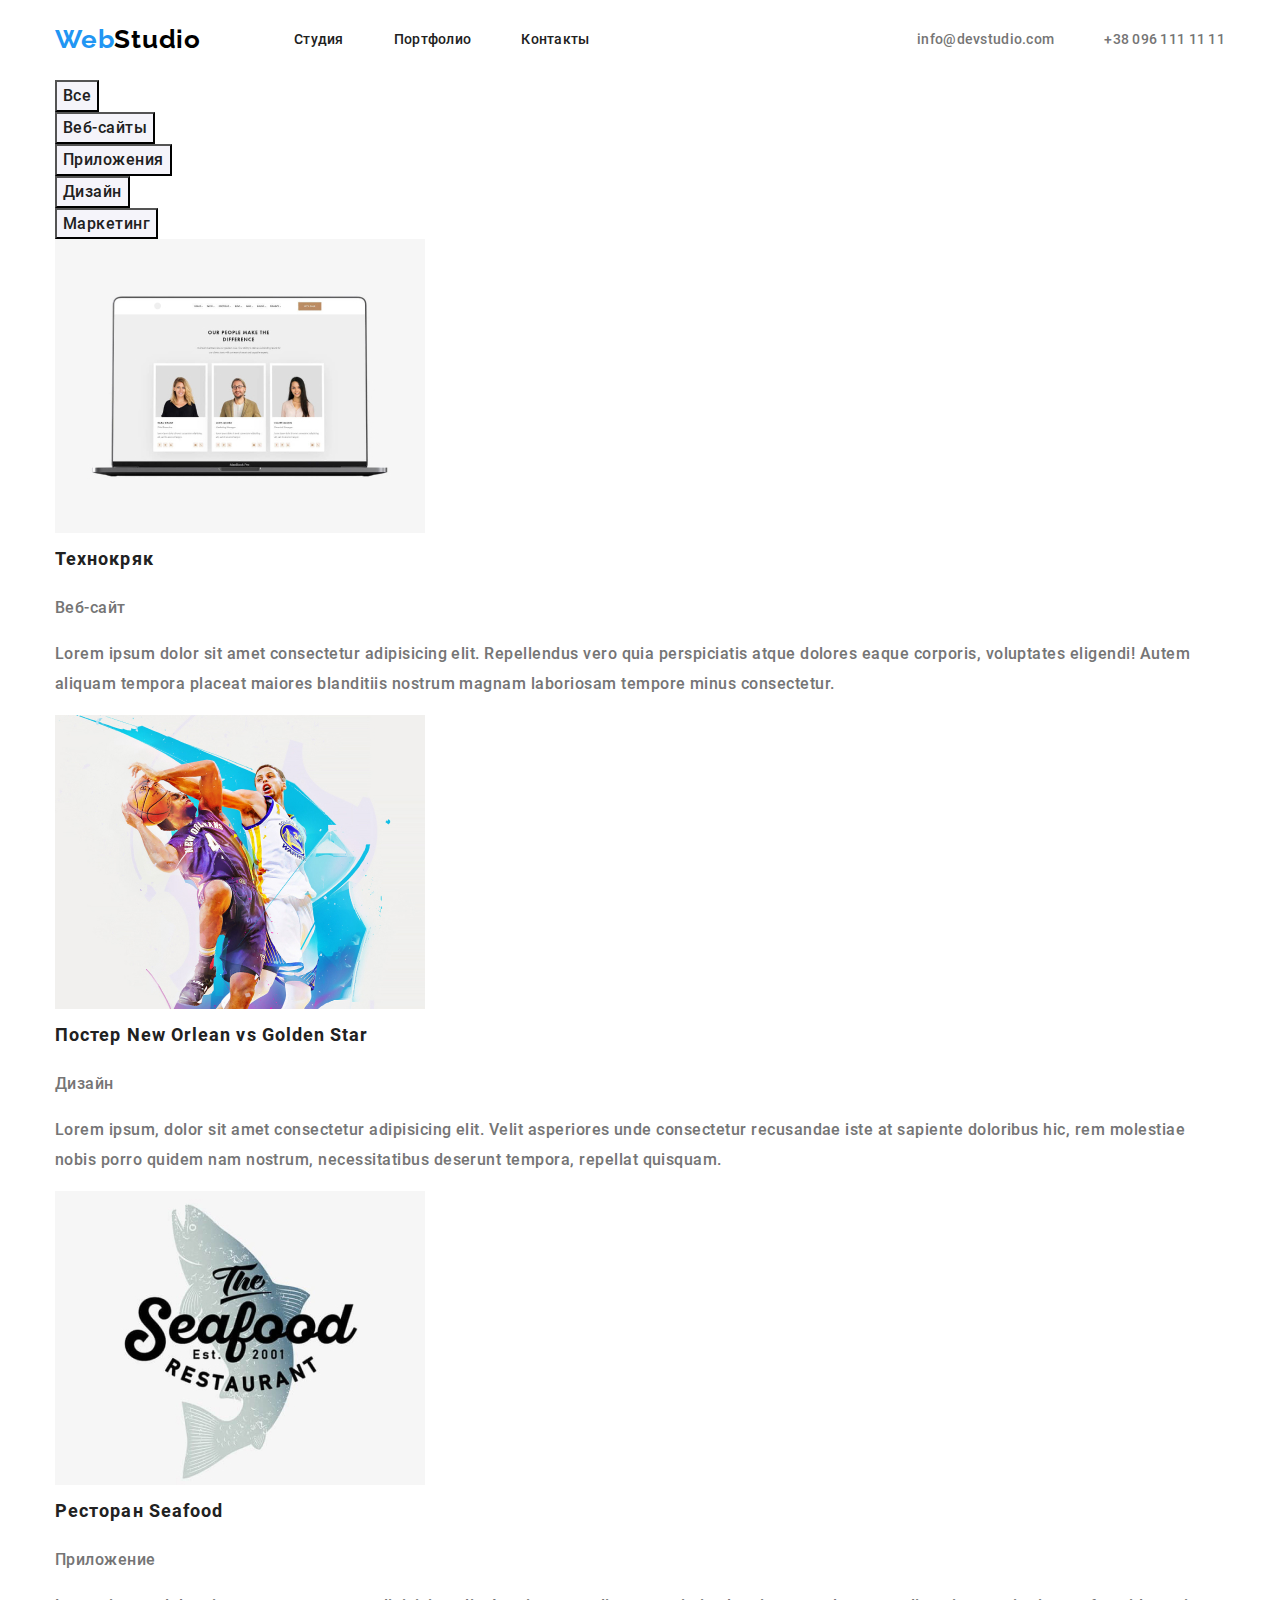
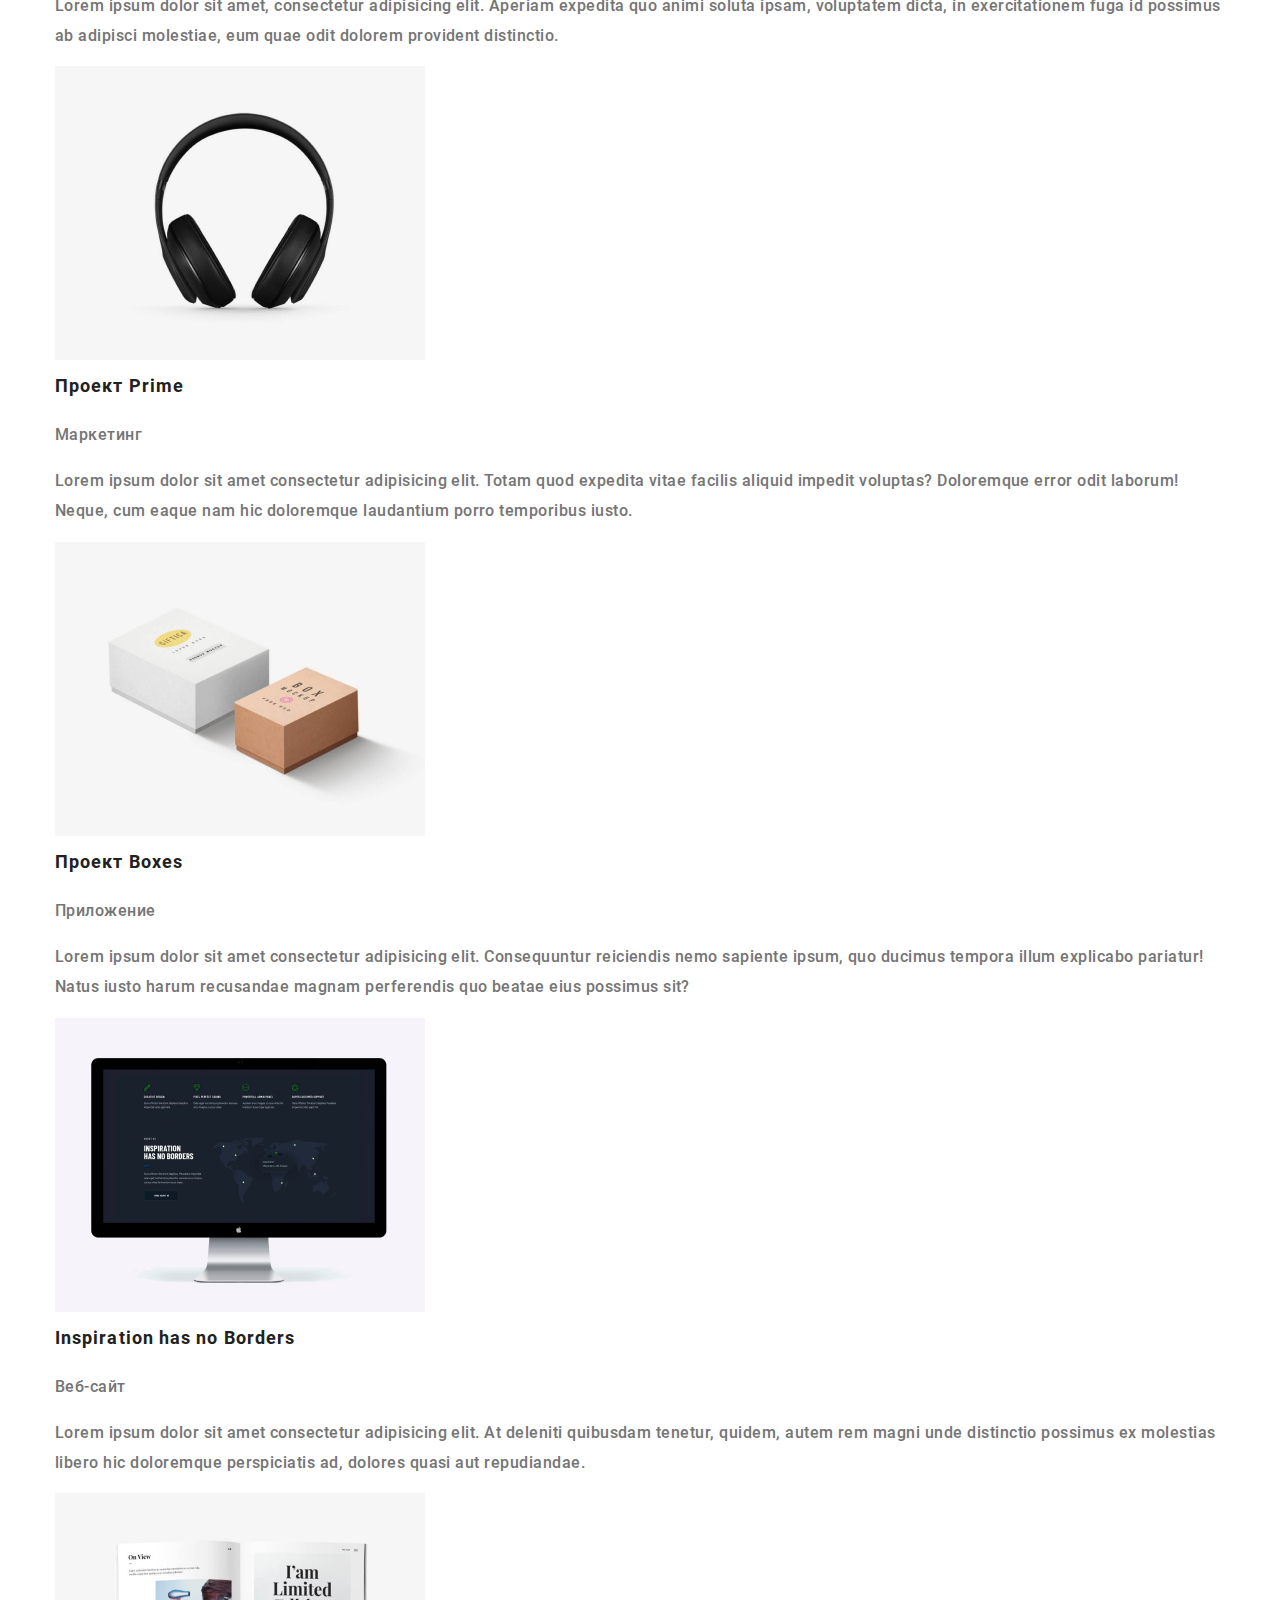
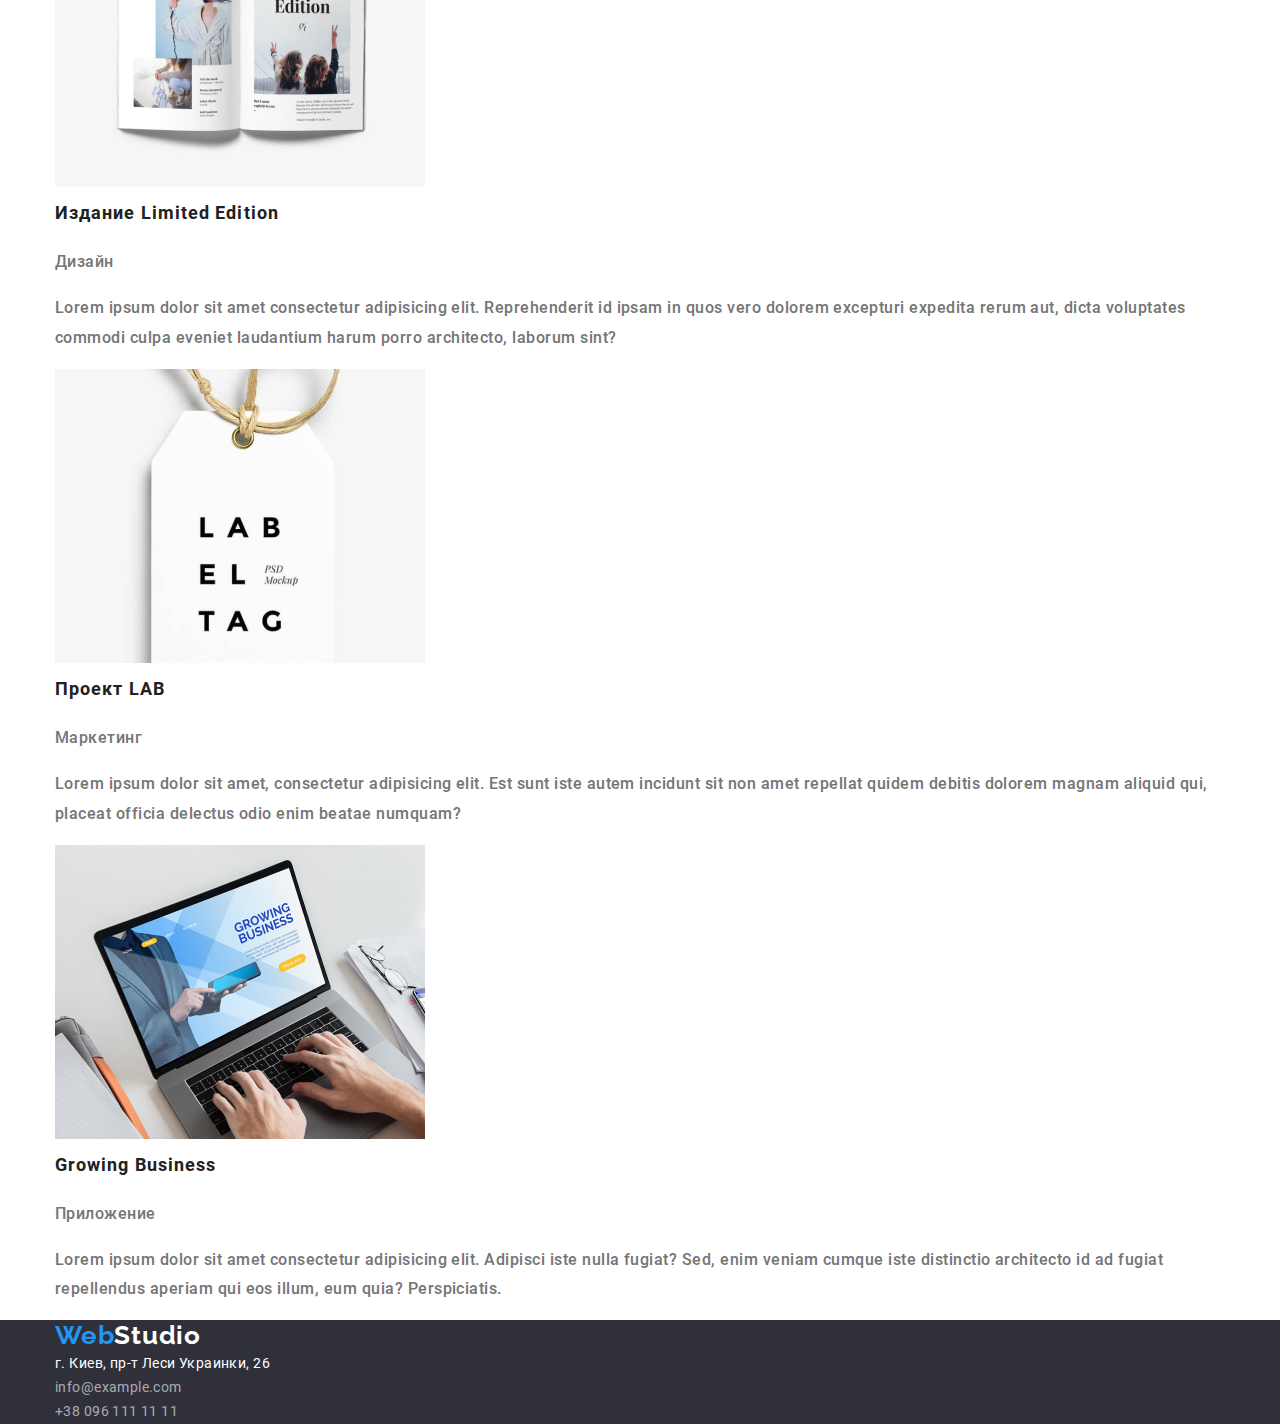
==== portfolio.html @ 1b93afff "стилизирован header с помощью flexbox" ====
<!DOCTYPE html>
<html lang="ru">
  <head>
    <meta charset="UTF-8" />
    <meta name="viewport" content="width=device-width, initial-scale=1.0" />
    <title>WebStudio</title>
    <link href="https://fonts.googleapis.com/css2?family=Raleway:wght@700&display=swap" rel="stylesheet" />
    <link rel="stylesheet" href="https://cdnjs.cloudflare.com/ajax/libs/modern-normalize/1.0.0/modern-normalize.min.css">
    <link rel="stylesheet" href="./css/styles.css" />
  </head>
  <body>
    <header class="header">
      <div class="container header-container">
          <nav class="navigation">
            <a href="./index.html" class="logo"><span class="logo-web">Web</span>Studio</a>
            <ul class="list menu">
              <li class="menu-item">
                <a href="./index.html" class="link link-menu">Студия</a>
              </li>
              <li class="menu-item">
                <a href="./portfolio.html" class="link link-menu">Портфолио</a>
              </li>
              <li class="menu-item">
                <a href="#" class="link link-menu">Контакты</a>
              </li>
            </ul>
          </nav>
          <ul class="list navigation">
            <li>
              <a href="mailto:info@devstudio.com" class="link link-menu-contacts link-mail">info@devstudio.com </a>
            </li>
            <li>
              <a href="tel:+380961111111" class="link link-menu-contacts">+38 096 111 11 11 </a>
            </li>
          </ul>
        </div>
      </header>
      <main>
        <section>
          <div class="container">
            <ul class="list">
              <li>
                <button class="title-button" type="button">Все</button>
              </li>
              <li>
                <button class="title-button" type="button">Веб-сайты</button>
              </li>
              <li>
                <button class="title-button" type="button">Приложения</button>
              </li>
              <li>
                <button class="title-button" type="button">Дизайн</button>
              </li>
              <li>
                <button class="title-button" type="button">Маркетинг</button>
              </li>
            </ul>
          </div>
        </section>
        <section>
          <div class="container">
          <ul class="list">
            <li>
              <a href="#" class="link">
                <img src="img/img-1.jpg" alt="открытый ноутбук" width="370" />
                <h2 class="title-portfolio">Технокряк</h2>
                <p class="title-description">Веб-сайт</p>
                <p class="title-description">
                  Lorem ipsum dolor sit amet consectetur adipisicing elit. Repellendus vero quia perspiciatis atque
                  dolores eaque corporis, voluptates eligendi! Autem aliquam tempora placeat maiores blanditiis nostrum
                  magnam laboriosam tempore minus consectetur.
                </p>
              </a>
            </li>
            <li>
              <a href="#" class="link">
                <img src="img/img-2.jpg" alt="два баскетболиста" width="370" />
                <h2 class="title-portfolio">Постер New Orlean vs Golden Star</h2>
                <p class="title-description">Дизайн</p>
                <p class="title-description">
                  Lorem ipsum, dolor sit amet consectetur adipisicing elit. Velit asperiores unde consectetur recusandae
                  iste at sapiente doloribus hic, rem molestiae nobis porro quidem nam nostrum, necessitatibus deserunt
                  tempora, repellat quisquam.
                </p>
              </a>
            </li>
            <li>
              <a href="#" class="link">
                <img src="img/img-3.jpg" alt="логотип ресторана" width="370" />
                <h2 class="title-portfolio">Ресторан Seafood</h2>
                <p class="title-description">Приложение</p>
                <p class="title-description">
                  Lorem ipsum dolor sit amet, consectetur adipisicing elit. Aperiam expedita quo animi soluta ipsam,
                  voluptatem dicta, in exercitationem fuga id possimus ab adipisci molestiae, eum quae odit dolorem
                  provident distinctio.
                </p>
              </a>
            </li>
            <li>
              <a href="#" class="link">
                <img src="img/img-4.jpg" alt="наушники" width="370" />
                <h2 class="title-portfolio">Проект Prime</h2>
                <p class="title-description">Маркетинг</p>
                <p class="title-description">
                  Lorem ipsum dolor sit amet consectetur adipisicing elit. Totam quod expedita vitae facilis aliquid
                  impedit voluptas? Doloremque error odit laborum! Neque, cum eaque nam hic doloremque laudantium porro
                  temporibus iusto.
                </p>
              </a>
            </li>
            <li>
              <a href="#" class="link">
                <img src="img/img-5.jpg" alt="две коробки" width="370" />
                <h2 class="title-portfolio">Проект Boxes</h2>
                <p class="title-description">Приложение</p>
                <p class="title-description">
                  Lorem ipsum dolor sit amet consectetur adipisicing elit. Consequuntur reiciendis nemo sapiente ipsum,
                  quo ducimus tempora illum explicabo pariatur! Natus iusto harum recusandae magnam perferendis quo beatae
                  eius possimus sit?
                </p>
              </a>
            </li>
            <li>
              <a href="#" class="link">
                <img src="img/img-6.jpg" alt="монитор" width="370" />
                <h2 class="title-portfolio">Inspiration has no Borders</h2>
                <p class="title-description">Веб-сайт</p>
                <p class="title-description">
                  Lorem ipsum dolor sit amet consectetur adipisicing elit. At deleniti quibusdam tenetur, quidem, autem
                  rem magni unde distinctio possimus ex molestias libero hic doloremque perspiciatis ad, dolores quasi aut
                  repudiandae.
                </p>
              </a>
            </li>
            <li>
              <a href="#" class="link">
                <img src="img/img-7.jpg" alt="развернутый журнал" width="370" />
                <h2 class="title-portfolio">Издание Limited Edition</h2>
                <p class="title-description">Дизайн</p>
                <p class="title-description">
                  Lorem ipsum dolor sit amet consectetur adipisicing elit. Reprehenderit id ipsam in quos vero dolorem
                  excepturi expedita rerum aut, dicta voluptates commodi culpa eveniet laudantium harum porro architecto,
                  laborum sint?
                </p>
              </a>
            </li>
            <li>
              <a href="#" class="link">
                <img src="img/img-8.jpg" alt="этикетка" width="370" />
                <h2 class="title-portfolio">Проект LAB</h2>
                <p class="title-description">Маркетинг</p>
                <p class="title-description">
                  Lorem ipsum dolor sit amet, consectetur adipisicing elit. Est sunt iste autem incidunt sit non amet
                  repellat quidem debitis dolorem magnam aliquid qui, placeat officia delectus odio enim beatae numquam?
                </p>
              </a>
            </li>
            <li>
              <a href="#" class="link">
                <img src="img/img-9.jpg" alt="руки на клавиатуре ноутбука" width="370" />
                <h2 class="title-portfolio">Growing Business</h2>
                <p class="title-description">Приложение</p>
                <p class="title-description">
                  Lorem ipsum dolor sit amet consectetur adipisicing elit. Adipisci iste nulla fugiat? Sed, enim veniam
                  cumque iste distinctio architecto id ad fugiat repellendus aperiam qui eos illum, eum quia?
                  Perspiciatis.
                </p>
              </a>
            </li>
          </ul>
        </div>
      </section>
    </main>
    <footer class="dark-bg">
      <div class="container">
        <a href="./index.html" class="logo-white"><span class="logo-web">Web</span>Studio</a>
        <ul class="list">
          <li>
            <address class="address">г. Киев, пр-т Леси Украинки, 26</address>
          </li>
          <li>
            <a href="mailto:info@example.com" class="link link-contacts">info@example.com</a>
          </li>
          <li>
            <a href="tel:+380961111111" class="link link-contacts">+38 096 111 11 11</a>
          </li>
        </ul>
      </div>
    </footer>
  </body>
</html>
---- css/styles.css ----
/* roboto-regular - latin_cyrillic */
@font-face {
  font-family: "Roboto";
  font-style: normal;
  font-weight: 400;
  src: url("../fonts/roboto-v20-latin_cyrillic-regular.eot");
  src: local("Roboto"), local("Roboto-Regular"),
    url("../fonts/roboto-v20-latin_cyrillic-regular.eot?#iefix") format("embedded-opentype"),
    /* IE6-IE8 */ url("../fonts/roboto-v20-latin_cyrillic-regular.woff2") format("woff2"),
    /* Super Modern Browsers */ url("../fonts/roboto-v20-latin_cyrillic-regular.woff") format("woff"),
    /* Modern Browsers */ url("../fonts/roboto-v20-latin_cyrillic-regular.ttf") format("truetype"),
    /* Safari, Android, iOS */ url("../fonts/roboto-v20-latin_cyrillic-regular.svg#Roboto") format("svg"); /* Legacy iOS */
}
/* roboto-500 - latin_cyrillic */
@font-face {
  font-family: "Roboto";
  font-style: normal;
  font-weight: 500;
  src: url("../fonts/roboto-v20-latin_cyrillic-500.eot");
  src: local("Roboto Medium"), local("Roboto-Medium"),
    url("../fonts/roboto-v20-latin_cyrillic-500.eot?#iefix") format("embedded-opentype"),
    /* IE6-IE8 */ url("../fonts/roboto-v20-latin_cyrillic-500.woff2") format("woff2"),
    /* Super Modern Browsers */ url("../fonts/roboto-v20-latin_cyrillic-500.woff") format("woff"),
    /* Modern Browsers */ url("../fonts/roboto-v20-latin_cyrillic-500.ttf") format("truetype"),
    /* Safari, Android, iOS */ url("../fonts/roboto-v20-latin_cyrillic-500.svg#Roboto") format("svg"); /* Legacy iOS */
}
/* roboto-700 - latin_cyrillic */
@font-face {
  font-family: "Roboto";
  font-style: normal;
  font-weight: 700;
  src: url("../fonts/roboto-v20-latin_cyrillic-700.eot");
  src: local("Roboto Bold"), local("Roboto-Bold"),
    url("../fonts/roboto-v20-latin_cyrillic-700.eot?#iefix") format("embedded-opentype"),
    /* IE6-IE8 */ url("../fonts/roboto-v20-latin_cyrillic-700.woff2") format("woff2"),
    /* Super Modern Browsers */ url("../fonts/roboto-v20-latin_cyrillic-700.woff") format("woff"),
    /* Modern Browsers */ url("../fonts/roboto-v20-latin_cyrillic-700.ttf") format("truetype"),
    /* Safari, Android, iOS */ url("../fonts/roboto-v20-latin_cyrillic-700.svg#Roboto") format("svg"); /* Legacy iOS */
}
/* roboto-900 - latin_cyrillic */
@font-face {
  font-family: "Roboto";
  font-style: normal;
  font-weight: 900;
  src: url("../fonts/roboto-v20-latin_cyrillic-900.eot");
  src: local("Roboto Black"), local("Roboto-Black"),
    url("../fonts/roboto-v20-latin_cyrillic-900.eot?#iefix") format("embedded-opentype"),
    /* IE6-IE8 */ url("../fonts/roboto-v20-latin_cyrillic-900.woff2") format("woff2"),
    /* Super Modern Browsers */ url("../fonts/roboto-v20-latin_cyrillic-900.woff") format("woff"),
    /* Modern Browsers */ url("../fonts/roboto-v20-latin_cyrillic-900.ttf") format("truetype"),
    /* Safari, Android, iOS */ url("../fonts/roboto-v20-latin_cyrillic-900.svg#Roboto") format("svg"); /* Legacy iOS */
}

:root {
  --main-text-color: #757575;
  --accent-cl: #2196f3;
  --title-cl: #212121;
  --black-cl: #000000;
  --white-cl: #ffffff;
  --dark-bg: #2f303a;
}

html {
  box-sizing: border-box;
}

body {
  font-family: "Roboto", sans-serif;
  font-size: 14px;
  line-height: 1.71;
  letter-spacing: 0.03em;
  color: var(--main-text-color);
}

h1, 
h2, 
h3 {
  margin-top: 0;
}

.container {
  width: 1200px;
  padding-left: 15px;
  padding-right: 15px;
  margin-right: auto;
  margin-left: auto;
}

.menu {
  display: inline-flex;
}

.menu-item:not(:last-child) {
  margin-right: 50px;
}

.header {
  padding-top: 24px;
  padding-bottom: 25px;
}

.header-container {
  display: flex;
  align-items: center;
  justify-content: flex-end;
}

.navigation {
display: flex;
align-items: center;
margin-right: auto;
}

.logo {
  font-family: "Raleway", sans-serif;
  font-style: normal;
  font-weight: bold;  
  font-size: 26px;
  line-height: 1.19;
  letter-spacing: 0.03em;
  text-decoration: none;
  color: var(--black-cl);
  margin-right: 93px;
}

.logo-web {
  color: var(--accent-cl);
}

.logo-white {
  font-family: "Raleway", sans-serif;
  font-style: normal;
  font-weight: bold;
  font-size: 26px;
  line-height: 1.19;
  letter-spacing: 0.03em;
  text-decoration: none;
  color: var(--white-cl);
}

.link {
   font-weight: 500;
  line-height: 1.14;
  letter-spacing: 0.02em;
  text-decoration: none;
  text-decoration: none;
  color: inherit;
}

.link:hover,
.link:focus {
  color: var(--accent-cl);
}

.link-menu {
  color: var(--title-cl);
}

.link-menu-contacts {
    color: var(--main-text-color);
}

.link-mail {
  margin-right: 50px;
}

.link-contacts {
font-weight: normal;
letter-spacing: 0.03em;
color: rgba(255, 255, 255, 0.6);
}

.list {
  list-style: none;
  margin: 0;
  padding: 0;
}

.address {
  font-style: normal;
  color: var(--white-cl);
}

.section-title {
  font-size: 36px;
  line-height: 1.16px;
  letter-spacing: 0.03em;
  color: var(--title-cl);
}

.title-pluses {
  line-height: 1.14;
  letter-spacing: 0.03em;
  text-transform: uppercase;
  color: var(--title-cl);
}

.title-name {
  font-size: 16px;
  line-height: 1.18;
  letter-spacing: 0.03em;
  color: var(--title-cl);
}

.team-title {
  text-align: center;
}

.page-title {
  font-weight: 900;
  font-size: 44px;
  line-height: 1.36;
  text-align: center;
  letter-spacing: 0.06em;
  text-transform: uppercase;
  color: var(--white-cl);
}

.title-portfolio {
  font-size: 18px;
  line-height: 2;
  letter-spacing: 0.06em;
  color: var(--title-cl);
}

.title-description {
  font-size: 16px;
  line-height: 1.87;
  letter-spacing: 0.03em;
  color: var(--main-text-color);
}

.title-button {
  font-weight: 500;
  font-size: 16px;
  line-height: 1.62;
  letter-spacing: 0.03em;
  color: var(--title-cl);
  background-color: #f5f4fa;
}

.title-button:hover,
.title-button:focus {
  color: var(--white-cl);
  background-color: var(--accent-cl);
}

.title-button-home {
  font-weight: bold;
  font-size: 16px;
  line-height: 1.87;
  letter-spacing: 0.06em;
  color: var(--white-cl);
  background-color: var(--accent-cl);
}

.title-button-home:hover,
.title-button-home:focus {
  color: var(--white-cl);
  background-color: var(--accent-cl);
}

.dark-bg {
  background-color: var(--dark-bg) ;
}
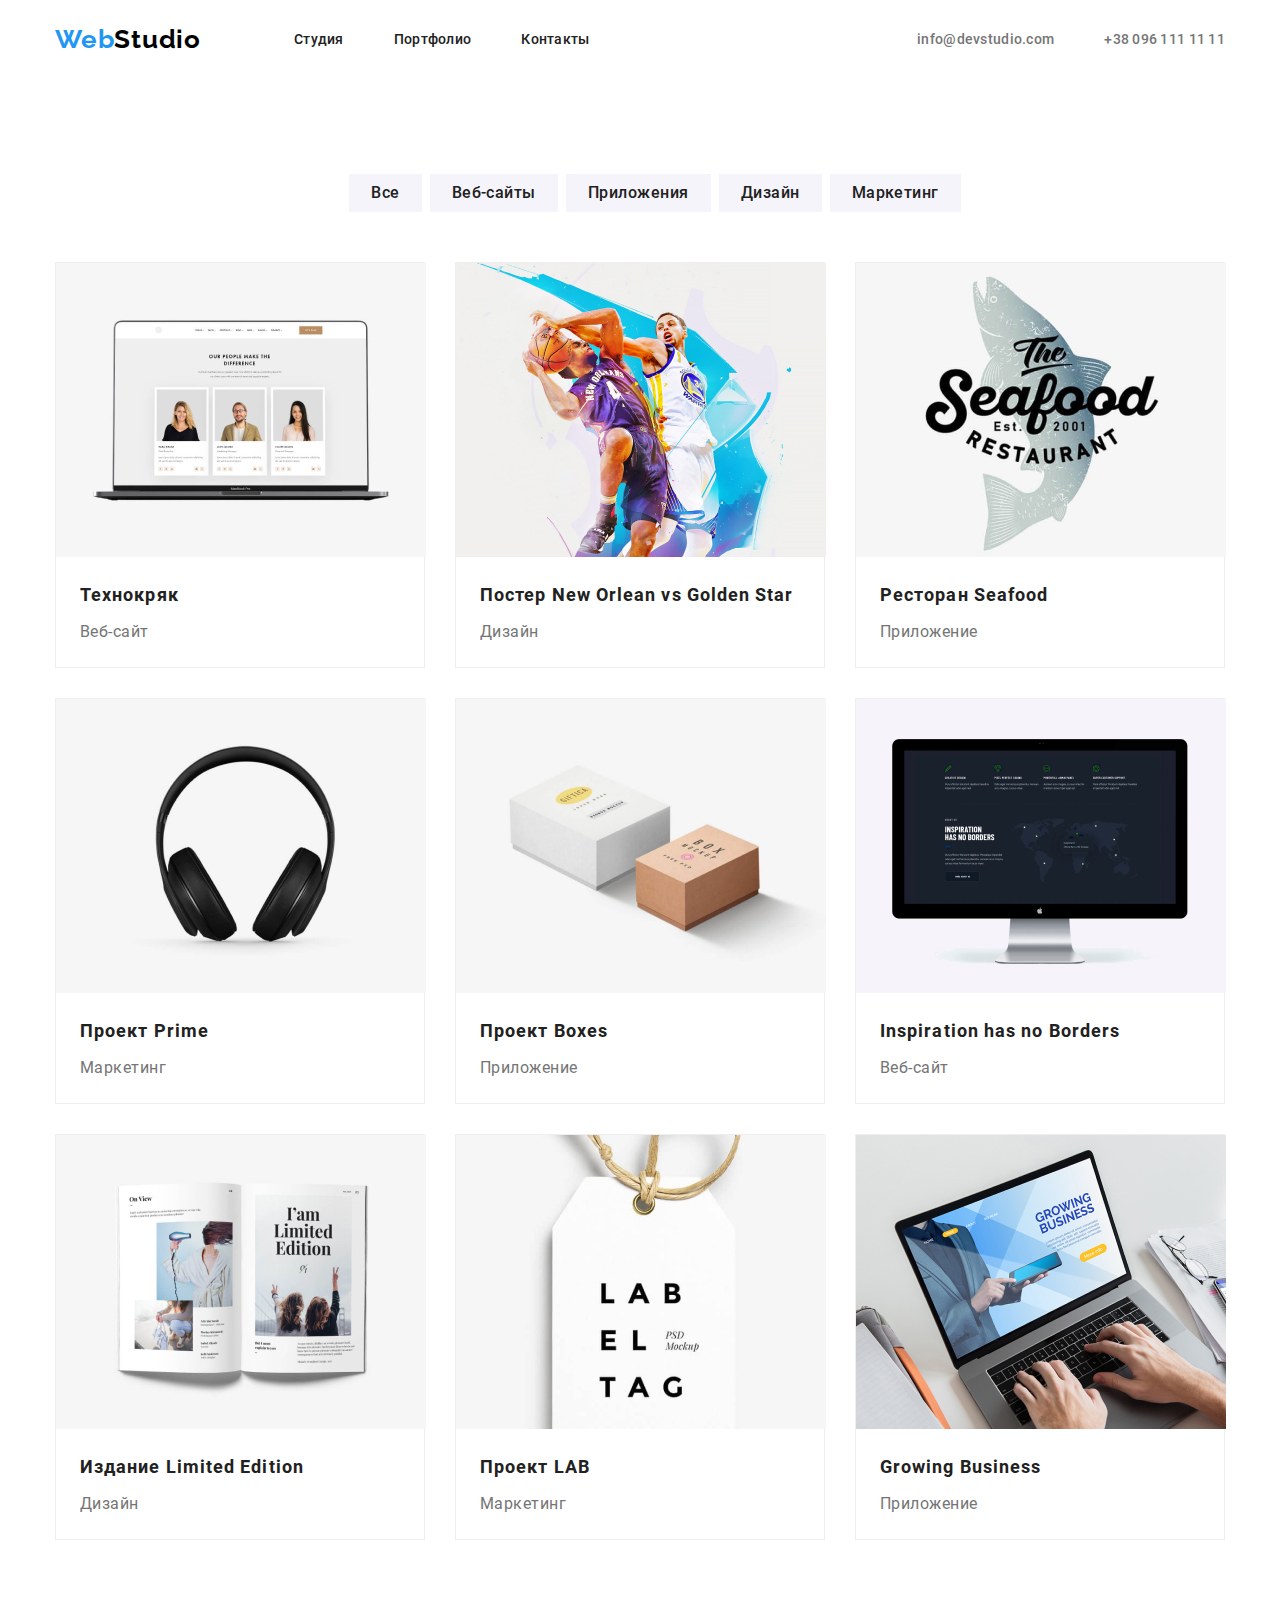
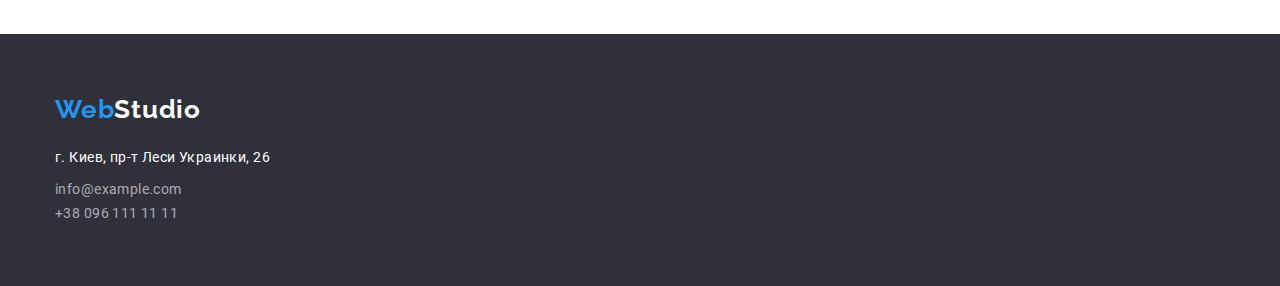
==== commit f7225648: "add styles main container (index.html) and portfolio.html" ====
--- a/portfolio.html
+++ b/portfolio.html
@@ -5,175 +5,163 @@
     <meta name="viewport" content="width=device-width, initial-scale=1.0" />
     <title>WebStudio</title>
     <link href="https://fonts.googleapis.com/css2?family=Raleway:wght@700&display=swap" rel="stylesheet" />
-    <link rel="stylesheet" href="https://cdnjs.cloudflare.com/ajax/libs/modern-normalize/1.0.0/modern-normalize.min.css">
+    <link
+      rel="stylesheet"
+      href="https://cdnjs.cloudflare.com/ajax/libs/modern-normalize/1.0.0/modern-normalize.min.css"
+    />
     <link rel="stylesheet" href="./css/styles.css" />
   </head>
   <body>
     <header class="header">
       <div class="container header-container">
-          <nav class="navigation">
-            <a href="./index.html" class="logo"><span class="logo-web">Web</span>Studio</a>
-            <ul class="list menu">
-              <li class="menu-item">
-                <a href="./index.html" class="link link-menu">Студия</a>
-              </li>
-              <li class="menu-item">
-                <a href="./portfolio.html" class="link link-menu">Портфолио</a>
-              </li>
-              <li class="menu-item">
-                <a href="#" class="link link-menu">Контакты</a>
-              </li>
-            </ul>
-          </nav>
-          <ul class="list navigation">
-            <li>
-              <a href="mailto:info@devstudio.com" class="link link-menu-contacts link-mail">info@devstudio.com </a>
+        <nav class="navigation">
+          <a href="./index.html" class="logo"><span class="logo-web">Web</span>Studio</a>
+          <ul class="list menu">
+            <li class="menu-item">
+              <a href="./index.html" class="link link-menu">Студия</a>
             </li>
-            <li>
-              <a href="tel:+380961111111" class="link link-menu-contacts">+38 096 111 11 11 </a>
+            <li class="menu-item">
+              <a href="./portfolio.html" class="link link-menu">Портфолио</a>
+            </li>
+            <li class="menu-item">
+              <a href="#" class="link link-menu">Контакты</a>
+            </li>
+          </ul>
+        </nav>
+        <ul class="list navigation">
+          <li>
+            <a href="mailto:info@devstudio.com" class="link link-menu-contacts link-mail">info@devstudio.com </a>
+          </li>
+          <li>
+            <a href="tel:+380961111111" class="link link-menu-contacts">+38 096 111 11 11 </a>
+          </li>
+        </ul>
+      </div>
+    </header>
+    <main>
+      <section class="container portfolio">
+        <div class="container portfolio-nav">
+          <h1 class="title section-title visually-hidden">Портфолио</h1>
+          <ul class="list portfolio-menu">
+            <li class="potfolio-menu-item">
+              <button class="title-button" type="button">Все</button>
+            </li>
+            <li class="potfolio-menu-item">
+              <button class="title-button" type="button">Веб-сайты</button>
+            </li>
+            <li class="potfolio-menu-item">
+              <button class="title-button" type="button">Приложения</button>
+            </li>
+            <li class="potfolio-menu-item">
+              <button class="title-button" type="button">Дизайн</button>
+            </li>
+            <li class="potfolio-menu-item">
+              <button class="title-button" type="button">Маркетинг</button>
             </li>
           </ul>
         </div>
-      </header>
-      <main>
-        <section>
-          <div class="container">
-            <ul class="list">
-              <li>
-                <button class="title-button" type="button">Все</button>
-              </li>
-              <li>
-                <button class="title-button" type="button">Веб-сайты</button>
-              </li>
-              <li>
-                <button class="title-button" type="button">Приложения</button>
-              </li>
-              <li>
-                <button class="title-button" type="button">Дизайн</button>
-              </li>
-              <li>
-                <button class="title-button" type="button">Маркетинг</button>
-              </li>
-            </ul>
-          </div>
-        </section>
-        <section>
-          <div class="container">
-          <ul class="list">
-            <li>
-              <a href="#" class="link">
-                <img src="img/img-1.jpg" alt="открытый ноутбук" width="370" />
+      </section>
+      <section>
+        <div class="container raboty">
+          <ul class="list portfolio-menu-list">
+            <li class="portfolio-item">
+                <img class="portfolio-photo" src="img/img-1.jpg" alt="открытый ноутбук" width="370" />
                 <h2 class="title-portfolio">Технокряк</h2>
                 <p class="title-description">Веб-сайт</p>
-                <p class="title-description">
+                <p class="title-description visually-hidden">
                   Lorem ipsum dolor sit amet consectetur adipisicing elit. Repellendus vero quia perspiciatis atque
                   dolores eaque corporis, voluptates eligendi! Autem aliquam tempora placeat maiores blanditiis nostrum
                   magnam laboriosam tempore minus consectetur.
-                </p>
-              </a>
+                </p>              
             </li>
-            <li>
-              <a href="#" class="link">
-                <img src="img/img-2.jpg" alt="два баскетболиста" width="370" />
+            <li class="portfolio-item">
+                <img class="portfolio-photo" src="img/img-2.jpg" alt="два баскетболиста" width="370" />
                 <h2 class="title-portfolio">Постер New Orlean vs Golden Star</h2>
                 <p class="title-description">Дизайн</p>
-                <p class="title-description">
+                <p class="title-description visually-hidden">
                   Lorem ipsum, dolor sit amet consectetur adipisicing elit. Velit asperiores unde consectetur recusandae
                   iste at sapiente doloribus hic, rem molestiae nobis porro quidem nam nostrum, necessitatibus deserunt
                   tempora, repellat quisquam.
                 </p>
-              </a>
             </li>
-            <li>
-              <a href="#" class="link">
-                <img src="img/img-3.jpg" alt="логотип ресторана" width="370" />
+            <li class="portfolio-item">
+                <img class="portfolio-photo" src="img/img-3.jpg" alt="логотип ресторана" width="370" />
                 <h2 class="title-portfolio">Ресторан Seafood</h2>
                 <p class="title-description">Приложение</p>
-                <p class="title-description">
+                <p class="title-description visually-hidden">
                   Lorem ipsum dolor sit amet, consectetur adipisicing elit. Aperiam expedita quo animi soluta ipsam,
                   voluptatem dicta, in exercitationem fuga id possimus ab adipisci molestiae, eum quae odit dolorem
                   provident distinctio.
                 </p>
-              </a>
             </li>
-            <li>
-              <a href="#" class="link">
-                <img src="img/img-4.jpg" alt="наушники" width="370" />
+            <li class="portfolio-item">
+                <img class="portfolio-photo" src="img/img-4.jpg" alt="наушники" width="370" />
                 <h2 class="title-portfolio">Проект Prime</h2>
                 <p class="title-description">Маркетинг</p>
-                <p class="title-description">
+                <p class="title-description visually-hidden">
                   Lorem ipsum dolor sit amet consectetur adipisicing elit. Totam quod expedita vitae facilis aliquid
                   impedit voluptas? Doloremque error odit laborum! Neque, cum eaque nam hic doloremque laudantium porro
                   temporibus iusto.
                 </p>
-              </a>
             </li>
-            <li>
-              <a href="#" class="link">
-                <img src="img/img-5.jpg" alt="две коробки" width="370" />
+            <li class="portfolio-item">
+                <img class="portfolio-photo" src="img/img-5.jpg" alt="две коробки" width="370" />
                 <h2 class="title-portfolio">Проект Boxes</h2>
                 <p class="title-description">Приложение</p>
-                <p class="title-description">
+                <p class="title-description visually-hidden">
                   Lorem ipsum dolor sit amet consectetur adipisicing elit. Consequuntur reiciendis nemo sapiente ipsum,
-                  quo ducimus tempora illum explicabo pariatur! Natus iusto harum recusandae magnam perferendis quo beatae
-                  eius possimus sit?
+                  quo ducimus tempora illum explicabo pariatur! Natus iusto harum recusandae magnam perferendis quo
+                  beatae eius possimus sit?
                 </p>
-              </a>
             </li>
-            <li>
-              <a href="#" class="link">
-                <img src="img/img-6.jpg" alt="монитор" width="370" />
+            <li class="portfolio-item">
+                <img class="portfolio-photo" src="img/img-6.jpg" alt="монитор" width="370" />
                 <h2 class="title-portfolio">Inspiration has no Borders</h2>
                 <p class="title-description">Веб-сайт</p>
-                <p class="title-description">
+                <p class="title-description visually-hidden">
                   Lorem ipsum dolor sit amet consectetur adipisicing elit. At deleniti quibusdam tenetur, quidem, autem
-                  rem magni unde distinctio possimus ex molestias libero hic doloremque perspiciatis ad, dolores quasi aut
-                  repudiandae.
+                  rem magni unde distinctio possimus ex molestias libero hic doloremque perspiciatis ad, dolores quasi
+                  aut repudiandae.
                 </p>
-              </a>
             </li>
-            <li>
-              <a href="#" class="link">
-                <img src="img/img-7.jpg" alt="развернутый журнал" width="370" />
+            <li class="portfolio-item">
+                <img class="portfolio-photo" src="img/img-7.jpg" alt="развернутый журнал" width="370" />
                 <h2 class="title-portfolio">Издание Limited Edition</h2>
                 <p class="title-description">Дизайн</p>
-                <p class="title-description">
+                <p class="title-description visually-hidden">
                   Lorem ipsum dolor sit amet consectetur adipisicing elit. Reprehenderit id ipsam in quos vero dolorem
-                  excepturi expedita rerum aut, dicta voluptates commodi culpa eveniet laudantium harum porro architecto,
-                  laborum sint?
+                  excepturi expedita rerum aut, dicta voluptates commodi culpa eveniet laudantium harum porro
+                  architecto, laborum sint?
                 </p>
-              </a>
             </li>
-            <li>
-              <a href="#" class="link">
-                <img src="img/img-8.jpg" alt="этикетка" width="370" />
+            <li class="portfolio-item">
+                <img class="portfolio-photo" src="img/img-8.jpg" alt="этикетка" width="370" />
                 <h2 class="title-portfolio">Проект LAB</h2>
                 <p class="title-description">Маркетинг</p>
-                <p class="title-description">
+                <p class="title-description visually-hidden">
                   Lorem ipsum dolor sit amet, consectetur adipisicing elit. Est sunt iste autem incidunt sit non amet
                   repellat quidem debitis dolorem magnam aliquid qui, placeat officia delectus odio enim beatae numquam?
                 </p>
-              </a>
             </li>
-            <li>
-              <a href="#" class="link">
-                <img src="img/img-9.jpg" alt="руки на клавиатуре ноутбука" width="370" />
+            <li class="portfolio-item">
+                <img class="portfolio-photo" src="img/img-9.jpg" alt="руки на клавиатуре ноутбука" width="370" />
                 <h2 class="title-portfolio">Growing Business</h2>
                 <p class="title-description">Приложение</p>
-                <p class="title-description">
+                <p class="title-description visually-hidden">
                   Lorem ipsum dolor sit amet consectetur adipisicing elit. Adipisci iste nulla fugiat? Sed, enim veniam
                   cumque iste distinctio architecto id ad fugiat repellendus aperiam qui eos illum, eum quia?
                   Perspiciatis.
                 </p>
-              </a>
             </li>
           </ul>
         </div>
       </section>
     </main>
     <footer class="dark-bg">
-      <div class="container">
-        <a href="./index.html" class="logo-white"><span class="logo-web">Web</span>Studio</a>
+      <div class="container container-footer">
+        <div class="logo-footer">
+          <a href="./index.html" class="logo-white"><span class="logo-web">Web</span>Studio</a>
+        </div>
         <ul class="list">
           <li>
             <address class="address">г. Киев, пр-т Леси Украинки, 26</address>
@@ -182,7 +170,7 @@
             <a href="mailto:info@example.com" class="link link-contacts">info@example.com</a>
           </li>
           <li>
-            <a href="tel:+380961111111" class="link link-contacts">+38 096 111 11 11</a>
+            <a href="tel:+380961111111" class="link link-contacts tell">+38 096 111 11 11</a>
           </li>
         </ul>
       </div>
--- a/css/styles.css
+++ b/css/styles.css
@@ -58,6 +58,7 @@
   --black-cl: #000000;
   --white-cl: #ffffff;
   --dark-bg: #2f303a;
+  --team-bg: #f5f4fa;
 }
 
 html {
@@ -72,18 +73,20 @@
   color: var(--main-text-color);
 }
 
-h1, 
-h2, 
+h1,
+h2,
 h3 {
-  margin-top: 0;
+  margin: 0;
 }
 
 .container {
   width: 1200px;
   padding-left: 15px;
   padding-right: 15px;
+  margin: 0;
   margin-right: auto;
   margin-left: auto;
+  /*outline: 2px solid tomato;*/
 }
 
 .menu {
@@ -92,6 +95,14 @@
 
 .menu-item:not(:last-child) {
   margin-right: 50px;
+}
+
+img {
+  display: block;
+}
+
+p {
+  margin: 0;
 }
 
 .header {
@@ -106,15 +117,26 @@
 }
 
 .navigation {
-display: flex;
-align-items: center;
-margin-right: auto;
+  display: flex;
+  align-items: center;
+  margin-right: auto;
+}
+
+.hero {
+  text-align: center;
+  padding: 200px;
+  padding-bottom: 200px;
+}
+
+.hero-contant {
+  justify-content: center;
+  max-width: 696px;
 }
 
 .logo {
   font-family: "Raleway", sans-serif;
   font-style: normal;
-  font-weight: bold;  
+  font-weight: bold;
   font-size: 26px;
   line-height: 1.19;
   letter-spacing: 0.03em;
@@ -127,6 +149,10 @@
   color: var(--accent-cl);
 }
 
+.logo-footer {
+  padding-top: 60px;
+}
+
 .logo-white {
   font-family: "Raleway", sans-serif;
   font-style: normal;
@@ -139,7 +165,7 @@
 }
 
 .link {
-   font-weight: 500;
+  font-weight: 500;
   line-height: 1.14;
   letter-spacing: 0.02em;
   text-decoration: none;
@@ -157,7 +183,7 @@
 }
 
 .link-menu-contacts {
-    color: var(--main-text-color);
+  color: var(--main-text-color);
 }
 
 .link-mail {
@@ -165,9 +191,13 @@
 }
 
 .link-contacts {
-font-weight: normal;
-letter-spacing: 0.03em;
-color: rgba(255, 255, 255, 0.6);
+  font-weight: normal;
+  letter-spacing: 0.03em;
+  color: rgba(255, 255, 255, 0.6);
+}
+
+.tell {
+  padding-top: 9px;
 }
 
 .list {
@@ -176,19 +206,46 @@
   padding: 0;
 }
 
+.flexbox {
+  display: flex;
+  justify-content: space-between;
+  padding: 0;
+}
+
+.list-pluses {
+  width: calc(100% - 90px) / 4;
+  margin-right: 30px;
+}
+
 .address {
-  font-style: normal;
-  color: var(--white-cl);
+  padding-top: 20px;
+  padding-bottom: 9px;
+  font-style: normal;
+  color: var(--white-cl);
+}
+
+.section-pluses {
+  padding-top: 94px;
+}
+
+.section {
+  padding-top: 94px;
+  padding-bottom: 94px;
 }
 
 .section-title {
+  display: flex;
+  justify-content: center;
+  padding-bottom: 50px;
+  margin: 0;
   font-size: 36px;
-  line-height: 1.16px;
+  line-height: 1.16em;
   letter-spacing: 0.03em;
   color: var(--title-cl);
 }
 
 .title-pluses {
+  margin-bottom: 10px;
   line-height: 1.14;
   letter-spacing: 0.03em;
   text-transform: uppercase;
@@ -196,17 +253,32 @@
 }
 
 .title-name {
+  padding-top: 30px;
+  padding-bottom: 10px;
   font-size: 16px;
   line-height: 1.18;
   letter-spacing: 0.03em;
   color: var(--title-cl);
 }
 
+.profession {
+  padding-bottom: 30px;
+}
+
+.team {
+  background: var(--team-bg);
+}
+
 .team-title {
   text-align: center;
+  box-shadow: 0px 1px 3px rgba(0, 0, 0, 0.12), 0px 1px 1px rgba(0, 0, 0, 0.14), 0px 2px 1px rgba(0, 0, 0, 0.2);
+  border-radius: 0px 0px 4px 4px;
+  background-color: var(--white-cl);
 }
 
 .page-title {
+  margin-top: 0;
+  margin-bottom: 30px;
   font-weight: 900;
   font-size: 44px;
   line-height: 1.36;
@@ -216,7 +288,56 @@
   color: var(--white-cl);
 }
 
+.portfolio {
+  padding-top: 94px;
+  padding-bottom: 0;
+}
+
+.raboty {
+  padding-bottom: 94px;
+}
+
+.portfolio-nav {
+  margin-bottom: 50px;
+}
+
+.portfolio-menu {
+  display: flex;
+  justify-content: center;
+}
+
+.potfolio-menu-item:not(:last-child) {
+  margin-right: 8px;
+}
+
+.portfolio-menu-list {
+  display: flex;
+  flex-wrap: wrap;
+}
+
+.portfolio-item {
+  border: 1px solid #eeeeee;
+  width: 370px;
+  background: var(--white-cl);
+  flex-basis: calc((100% - 60px) / 3);
+}
+
+.portfolio-item:not(:nth-child(3n)) {
+  margin-right: 30px;
+}
+
+.portfolio-item:not(:nth-last-child(-n + 3)) {
+  margin-bottom: 30px;
+}
+
+.portfolio-photo {
+  margin-bottom: 20px;
+}
+
 .title-portfolio {
+  padding: 0 24px;
+  margin-bottom: 4px;
+  font-weight: 700;
   font-size: 18px;
   line-height: 2;
   letter-spacing: 0.06em;
@@ -224,6 +345,8 @@
 }
 
 .title-description {
+  padding: 0 24px 20px;
+  margin-bottom: 0;
   font-size: 16px;
   line-height: 1.87;
   letter-spacing: 0.03em;
@@ -231,27 +354,38 @@
 }
 
 .title-button {
+  padding: 6px 22px;
   font-weight: 500;
   font-size: 16px;
   line-height: 1.62;
   letter-spacing: 0.03em;
   color: var(--title-cl);
-  background-color: #f5f4fa;
+  background-color: var(--team-bg);
+  border: 0;
 }
 
 .title-button:hover,
 .title-button:focus {
   color: var(--white-cl);
   background-color: var(--accent-cl);
+  box-shadow: 0px 3px 1px rgba(0, 0, 0, 0.1), 0px 1px 2px rgba(0, 0, 0, 0.08), 0px 2px 2px rgba(0, 0, 0, 0.12);
+  border-radius: 4px;
+  border: 0;
 }
 
 .title-button-home {
+  display: inline-block;
+  justify-content: center;
+  padding: 10px 32px;
+  box-shadow: 0px 4px 4px rgba(0, 0, 0, 0.15);
+  border-radius: 4px;
   font-weight: bold;
   font-size: 16px;
   line-height: 1.87;
   letter-spacing: 0.06em;
   color: var(--white-cl);
   background-color: var(--accent-cl);
+  border: 0;
 }
 
 .title-button-home:hover,
@@ -261,5 +395,20 @@
 }
 
 .dark-bg {
-  background-color: var(--dark-bg) ;
-}+  background-color: var(--dark-bg);
+}
+
+.container-footer {
+  padding-bottom: 60px;
+}
+
+.visually-hidden {
+  position: absolute !important;
+  clip: rect(1px 1px 1px 1px);
+  clip: rect(1px, 1px, 1px, 1px);
+  padding: 0 !important;
+  border: 0 !important;
+  height: 1px !important;
+  width: 1px !important;
+  overflow: hidden;
+}
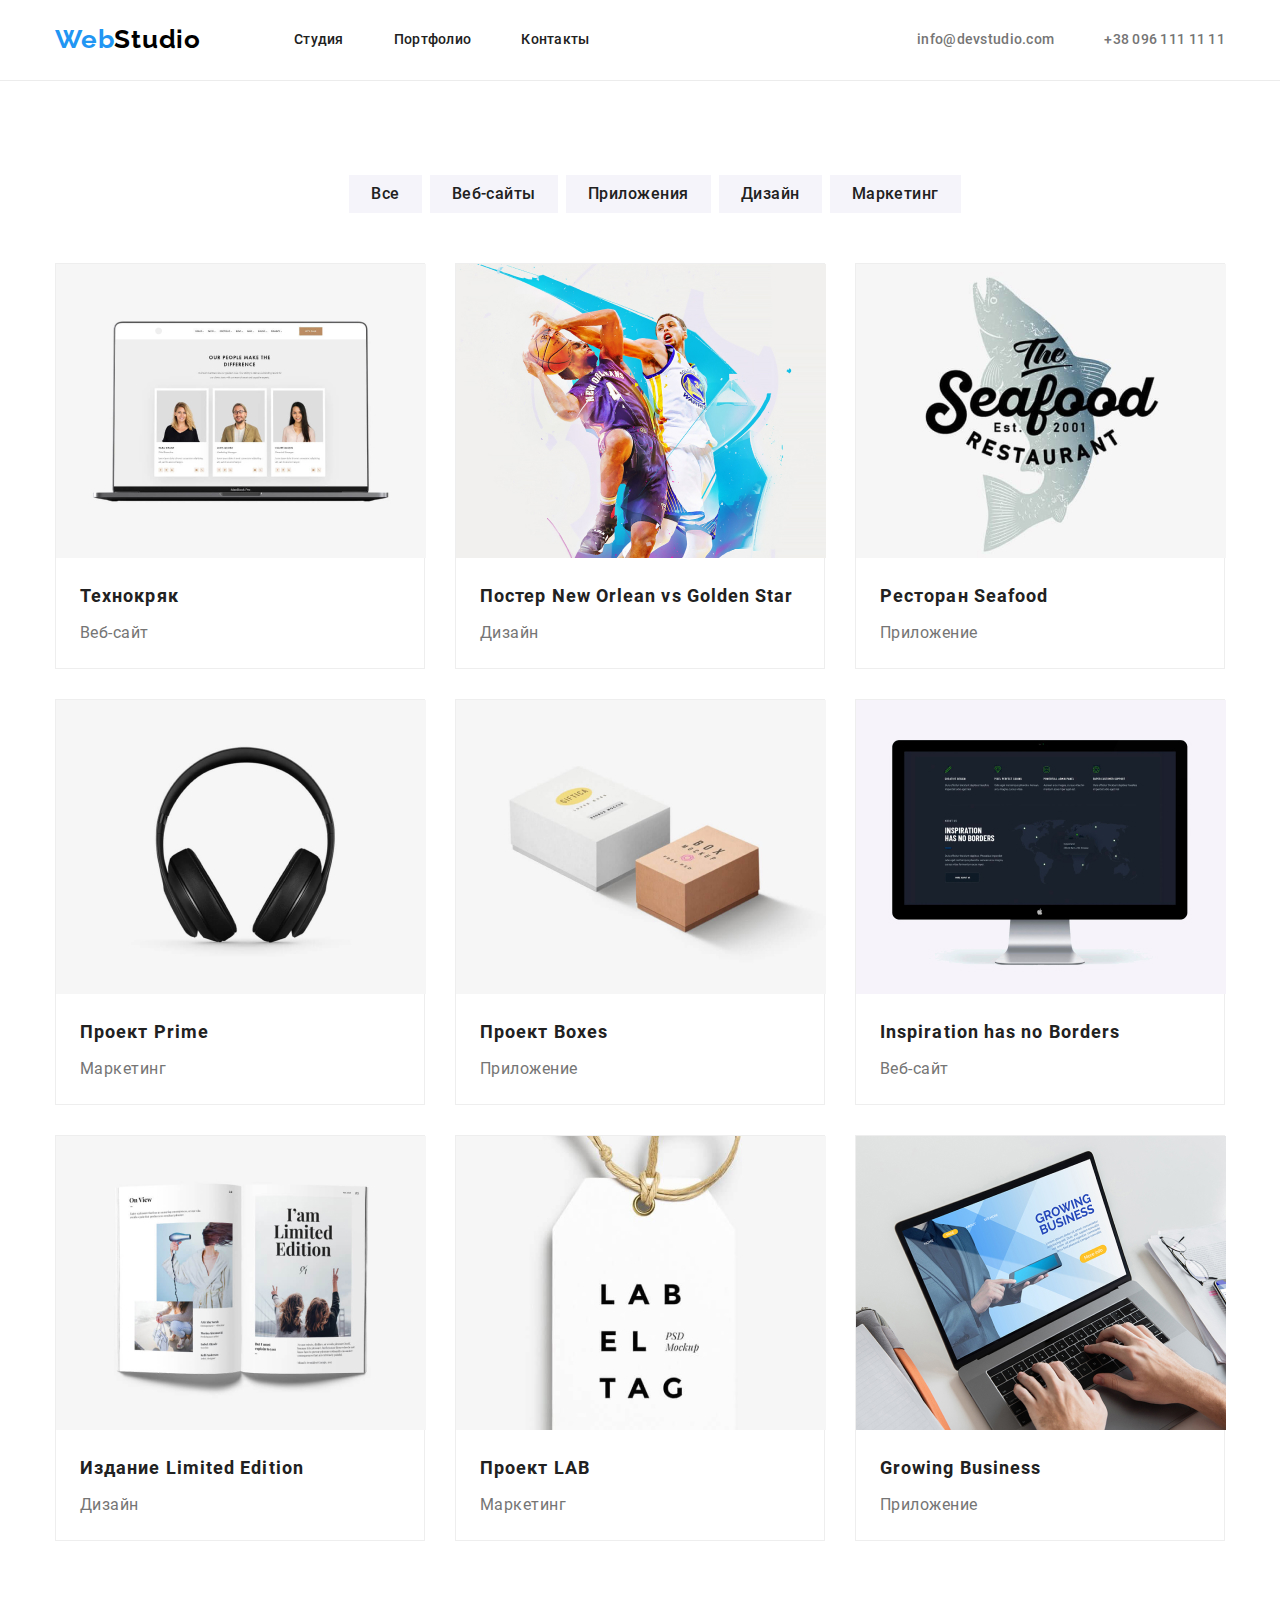
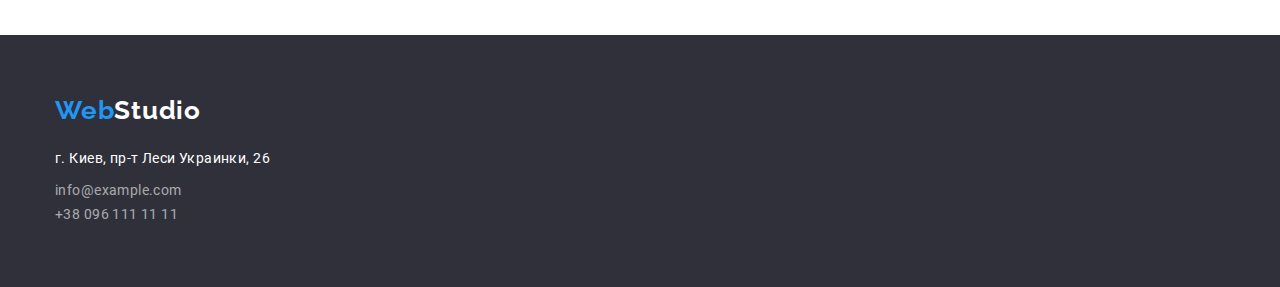
==== commit 14b20b25: "добавлена линия футеру, исправлены паддинги в секциях и добавлен новый див в портфолио" ====
--- a/portfolio.html
+++ b/portfolio.html
@@ -12,7 +12,7 @@
     <link rel="stylesheet" href="./css/styles.css" />
   </head>
   <body>
-    <header class="header">
+    <header class="header-line">
       <div class="container header-container">
         <nav class="navigation">
           <a href="./index.html" class="logo"><span class="logo-web">Web</span>Studio</a>
@@ -61,104 +61,122 @@
           </ul>
         </div>
       </section>
-      <section>
-        <div class="container raboty">
+      <section class="raboty">
+        <div class="container">
           <ul class="list portfolio-menu-list">
             <li class="portfolio-item">
-                <img class="portfolio-photo" src="img/img-1.jpg" alt="открытый ноутбук" width="370" />
-                <h2 class="title-portfolio">Технокряк</h2>
+              <img class="portfolio-photo" src="img/img-1.jpg" alt="открытый ноутбук" width="370" />
+              <div class="portfolio-text">
+                <h3 class="title-portfolio">Технокряк</h3>
                 <p class="title-description">Веб-сайт</p>
-                <p class="title-description visually-hidden">
-                  Lorem ipsum dolor sit amet consectetur adipisicing elit. Repellendus vero quia perspiciatis atque
-                  dolores eaque corporis, voluptates eligendi! Autem aliquam tempora placeat maiores blanditiis nostrum
-                  magnam laboriosam tempore minus consectetur.
-                </p>              
+              </div>
+              <p class="title-description visually-hidden">
+                Lorem ipsum dolor sit amet consectetur adipisicing elit. Repellendus vero quia perspiciatis atque
+                dolores eaque corporis, voluptates eligendi! Autem aliquam tempora placeat maiores blanditiis nostrum
+                magnam laboriosam tempore minus consectetur.
+              </p>
             </li>
             <li class="portfolio-item">
-                <img class="portfolio-photo" src="img/img-2.jpg" alt="два баскетболиста" width="370" />
-                <h2 class="title-portfolio">Постер New Orlean vs Golden Star</h2>
+              <img class="portfolio-photo" src="img/img-2.jpg" alt="два баскетболиста" width="370" />
+              <div class="portfolio-text">
+                <h3 class="title-portfolio">Постер New Orlean vs Golden Star</h3>
                 <p class="title-description">Дизайн</p>
-                <p class="title-description visually-hidden">
-                  Lorem ipsum, dolor sit amet consectetur adipisicing elit. Velit asperiores unde consectetur recusandae
-                  iste at sapiente doloribus hic, rem molestiae nobis porro quidem nam nostrum, necessitatibus deserunt
-                  tempora, repellat quisquam.
-                </p>
+              </div>
+              <p class="title-description visually-hidden">
+                Lorem ipsum, dolor sit amet consectetur adipisicing elit. Velit asperiores unde consectetur recusandae
+                iste at sapiente doloribus hic, rem molestiae nobis porro quidem nam nostrum, necessitatibus deserunt
+                tempora, repellat quisquam.
+              </p>
             </li>
             <li class="portfolio-item">
-                <img class="portfolio-photo" src="img/img-3.jpg" alt="логотип ресторана" width="370" />
-                <h2 class="title-portfolio">Ресторан Seafood</h2>
+              <img class="portfolio-photo" src="img/img-3.jpg" alt="логотип ресторана" width="370" />
+              <div class="portfolio-text">
+                <h3 class="title-portfolio">Ресторан Seafood</h3>
                 <p class="title-description">Приложение</p>
-                <p class="title-description visually-hidden">
-                  Lorem ipsum dolor sit amet, consectetur adipisicing elit. Aperiam expedita quo animi soluta ipsam,
-                  voluptatem dicta, in exercitationem fuga id possimus ab adipisci molestiae, eum quae odit dolorem
-                  provident distinctio.
-                </p>
+              </div>
+              <p class="title-description visually-hidden">
+                Lorem ipsum dolor sit amet, consectetur adipisicing elit. Aperiam expedita quo animi soluta ipsam,
+                voluptatem dicta, in exercitationem fuga id possimus ab adipisci molestiae, eum quae odit dolorem
+                provident distinctio.
+              </p>
             </li>
             <li class="portfolio-item">
-                <img class="portfolio-photo" src="img/img-4.jpg" alt="наушники" width="370" />
-                <h2 class="title-portfolio">Проект Prime</h2>
+              <img class="portfolio-photo" src="img/img-4.jpg" alt="наушники" width="370" />
+              <div class="portfolio-text">
+                <h3 class="title-portfolio">Проект Prime</h3>
                 <p class="title-description">Маркетинг</p>
-                <p class="title-description visually-hidden">
-                  Lorem ipsum dolor sit amet consectetur adipisicing elit. Totam quod expedita vitae facilis aliquid
-                  impedit voluptas? Doloremque error odit laborum! Neque, cum eaque nam hic doloremque laudantium porro
-                  temporibus iusto.
-                </p>
+              </div>
+              <p class="title-description visually-hidden">
+                Lorem ipsum dolor sit amet consectetur adipisicing elit. Totam quod expedita vitae facilis aliquid
+                impedit voluptas? Doloremque error odit laborum! Neque, cum eaque nam hic doloremque laudantium porro
+                temporibus iusto.
+              </p>
             </li>
             <li class="portfolio-item">
-                <img class="portfolio-photo" src="img/img-5.jpg" alt="две коробки" width="370" />
-                <h2 class="title-portfolio">Проект Boxes</h2>
+              <img class="portfolio-photo" src="img/img-5.jpg" alt="две коробки" width="370" />
+              <div class="portfolio-text">
+                <h3 class="title-portfolio">Проект Boxes</h3>
                 <p class="title-description">Приложение</p>
-                <p class="title-description visually-hidden">
-                  Lorem ipsum dolor sit amet consectetur adipisicing elit. Consequuntur reiciendis nemo sapiente ipsum,
-                  quo ducimus tempora illum explicabo pariatur! Natus iusto harum recusandae magnam perferendis quo
-                  beatae eius possimus sit?
-                </p>
+              </div>
+              <p class="title-description visually-hidden">
+                Lorem ipsum dolor sit amet consectetur adipisicing elit. Consequuntur reiciendis nemo sapiente ipsum,
+                quo ducimus tempora illum explicabo pariatur! Natus iusto harum recusandae magnam perferendis quo beatae
+                eius possimus sit?
+              </p>
             </li>
             <li class="portfolio-item">
-                <img class="portfolio-photo" src="img/img-6.jpg" alt="монитор" width="370" />
-                <h2 class="title-portfolio">Inspiration has no Borders</h2>
+              <img class="portfolio-photo" src="img/img-6.jpg" alt="монитор" width="370" />
+              <div class="portfolio-text">
+                <h3 class="title-portfolio">Inspiration has no Borders</h3>
                 <p class="title-description">Веб-сайт</p>
-                <p class="title-description visually-hidden">
-                  Lorem ipsum dolor sit amet consectetur adipisicing elit. At deleniti quibusdam tenetur, quidem, autem
-                  rem magni unde distinctio possimus ex molestias libero hic doloremque perspiciatis ad, dolores quasi
-                  aut repudiandae.
-                </p>
+              </div>
+              <p class="title-description visually-hidden">
+                Lorem ipsum dolor sit amet consectetur adipisicing elit. At deleniti quibusdam tenetur, quidem, autem
+                rem magni unde distinctio possimus ex molestias libero hic doloremque perspiciatis ad, dolores quasi aut
+                repudiandae.
+              </p>
             </li>
             <li class="portfolio-item">
-                <img class="portfolio-photo" src="img/img-7.jpg" alt="развернутый журнал" width="370" />
-                <h2 class="title-portfolio">Издание Limited Edition</h2>
+              <img class="portfolio-photo" src="img/img-7.jpg" alt="развернутый журнал" width="370" />
+              <div class="portfolio-text">
+                <h3 class="title-portfolio">Издание Limited Edition</h3>
                 <p class="title-description">Дизайн</p>
-                <p class="title-description visually-hidden">
-                  Lorem ipsum dolor sit amet consectetur adipisicing elit. Reprehenderit id ipsam in quos vero dolorem
-                  excepturi expedita rerum aut, dicta voluptates commodi culpa eveniet laudantium harum porro
-                  architecto, laborum sint?
-                </p>
+              </div>
+              <p class="title-description visually-hidden">
+                Lorem ipsum dolor sit amet consectetur adipisicing elit. Reprehenderit id ipsam in quos vero dolorem
+                excepturi expedita rerum aut, dicta voluptates commodi culpa eveniet laudantium harum porro architecto,
+                laborum sint?
+              </p>
             </li>
             <li class="portfolio-item">
-                <img class="portfolio-photo" src="img/img-8.jpg" alt="этикетка" width="370" />
-                <h2 class="title-portfolio">Проект LAB</h2>
+              <img class="portfolio-photo" src="img/img-8.jpg" alt="этикетка" width="370" />
+              <div class="portfolio-text">
+                <h3 class="title-portfolio">Проект LAB</h3>
                 <p class="title-description">Маркетинг</p>
-                <p class="title-description visually-hidden">
-                  Lorem ipsum dolor sit amet, consectetur adipisicing elit. Est sunt iste autem incidunt sit non amet
-                  repellat quidem debitis dolorem magnam aliquid qui, placeat officia delectus odio enim beatae numquam?
-                </p>
+              </div>
+              <p class="title-description visually-hidden">
+                Lorem ipsum dolor sit amet, consectetur adipisicing elit. Est sunt iste autem incidunt sit non amet
+                repellat quidem debitis dolorem magnam aliquid qui, placeat officia delectus odio enim beatae numquam?
+              </p>
             </li>
             <li class="portfolio-item">
-                <img class="portfolio-photo" src="img/img-9.jpg" alt="руки на клавиатуре ноутбука" width="370" />
-                <h2 class="title-portfolio">Growing Business</h2>
+              <img class="portfolio-photo" src="img/img-9.jpg" alt="руки на клавиатуре ноутбука" width="370" />
+              <div class="portfolio-text">
+                <h3 class="title-portfolio">Growing Business</h3>
                 <p class="title-description">Приложение</p>
-                <p class="title-description visually-hidden">
-                  Lorem ipsum dolor sit amet consectetur adipisicing elit. Adipisci iste nulla fugiat? Sed, enim veniam
-                  cumque iste distinctio architecto id ad fugiat repellendus aperiam qui eos illum, eum quia?
-                  Perspiciatis.
-                </p>
+              </div>
+              <p class="title-description visually-hidden">
+                Lorem ipsum dolor sit amet consectetur adipisicing elit. Adipisci iste nulla fugiat? Sed, enim veniam
+                cumque iste distinctio architecto id ad fugiat repellendus aperiam qui eos illum, eum quia?
+                Perspiciatis.
+              </p>
             </li>
           </ul>
         </div>
       </section>
     </main>
-    <footer class="dark-bg">
-      <div class="container container-footer">
+    <footer class="dark-bg container-footer">
+      <div class="container">
         <div class="logo-footer">
           <a href="./index.html" class="logo-white"><span class="logo-web">Web</span>Studio</a>
         </div>
--- a/css/styles.css
+++ b/css/styles.css
@@ -116,6 +116,12 @@
   justify-content: flex-end;
 }
 
+.header-line {
+  padding-top: 24px;
+  padding-bottom: 25px;
+  border-bottom: 1px solid #ececec;
+}
+
 .navigation {
   display: flex;
   align-items: center;
@@ -124,8 +130,7 @@
 
 .hero {
   text-align: center;
-  padding: 200px;
-  padding-bottom: 200px;
+  padding: 200px 0;
 }
 
 .hero-contant {
@@ -147,10 +152,6 @@
 
 .logo-web {
   color: var(--accent-cl);
-}
-
-.logo-footer {
-  padding-top: 60px;
 }
 
 .logo-white {
@@ -330,12 +331,11 @@
   margin-bottom: 30px;
 }
 
-.portfolio-photo {
-  margin-bottom: 20px;
+.portfolio-text {
+  padding: 20px 24px;
 }
 
 .title-portfolio {
-  padding: 0 24px;
   margin-bottom: 4px;
   font-weight: 700;
   font-size: 18px;
@@ -345,7 +345,6 @@
 }
 
 .title-description {
-  padding: 0 24px 20px;
   margin-bottom: 0;
   font-size: 16px;
   line-height: 1.87;
@@ -399,6 +398,7 @@
 }
 
 .container-footer {
+  padding-top: 60px;
   padding-bottom: 60px;
 }
 
